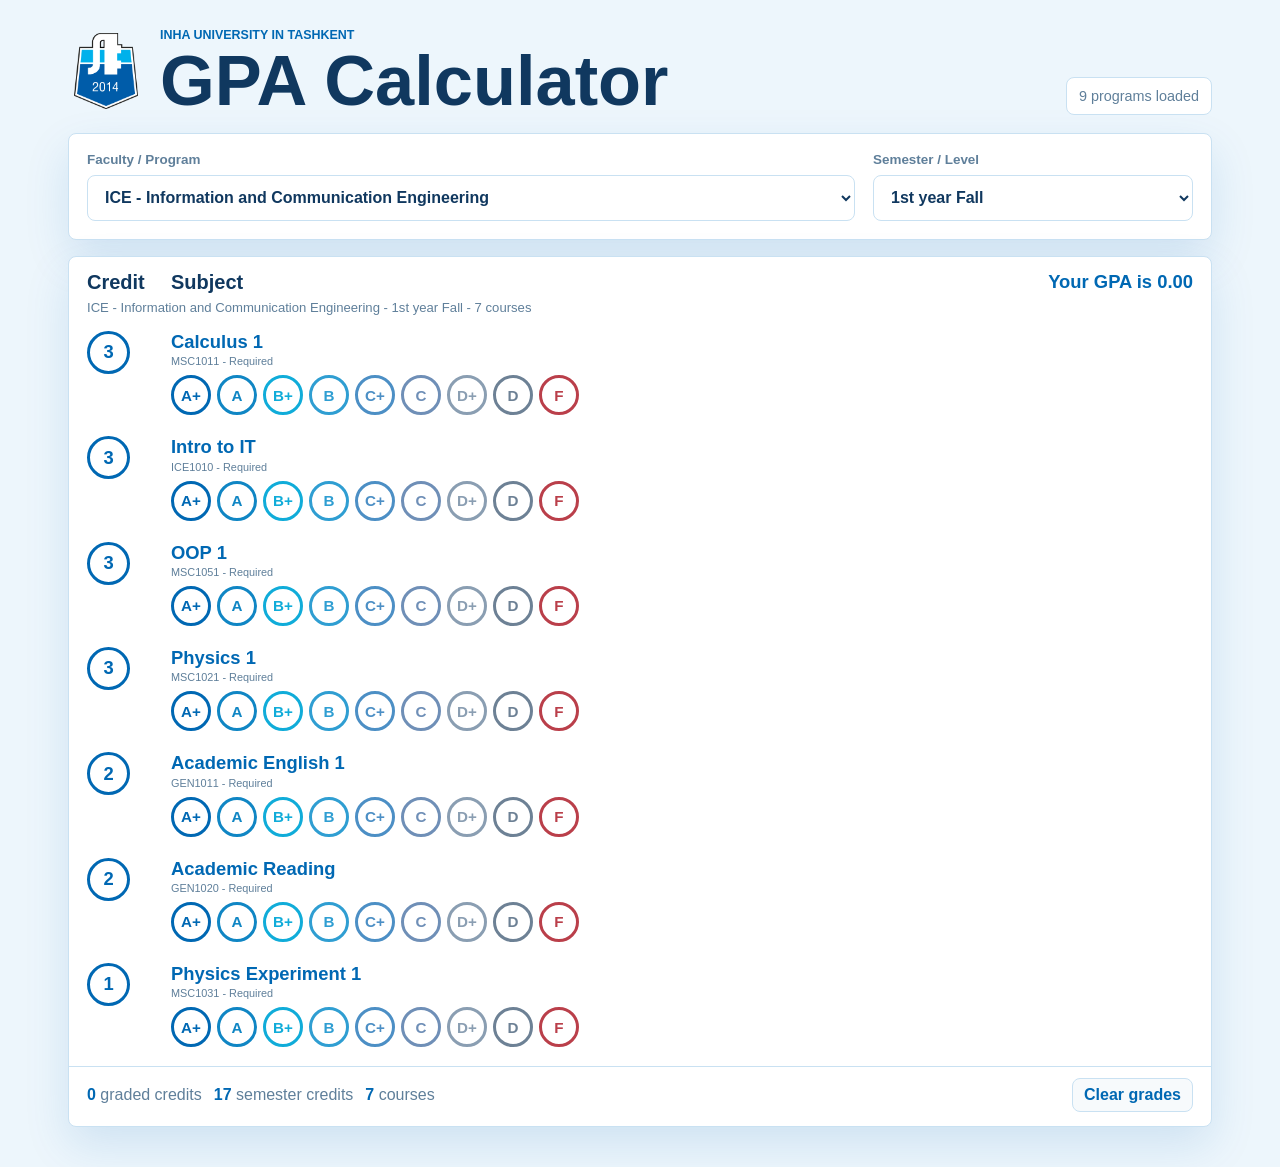
==== index.html @ 2f195f93 "Initial commit" ====
<!DOCTYPE html>
<html lang="en">
<head>
  <meta charset="UTF-8">
  <meta name="viewport" content="width=device-width, initial-scale=1.0">
  <title>INHA GPA Calculator</title>
  <link rel="stylesheet" href="style.css">
</head>
<body>
  <main class="shell">
    <header class="topbar">
      <div class="brand">
        <img src="symbol.png" alt="INHA University in Tashkent logo">
        <div>
          <p class="eyebrow">INHA University in Tashkent</p>
          <h1>GPA Calculator</h1>
        </div>
      </div>
      <div class="status" id="load-status">Loading official curriculum data...</div>
    </header>

    <section class="toolbar" aria-label="Curriculum filters">
      <label class="select-field">
        <span>Faculty / Program</span>
        <select id="program-select"></select>
      </label>

      <label class="select-field">
        <span>Semester / Level</span>
        <select id="semester-select"></select>
      </label>
    </section>

    <section class="calculator-panel">
      <div class="calc-head">
        <div class="calc-columns">
          <span>Credit</span>
          <span>Subject</span>
        </div>
        <div class="gpa-readout">Your GPA is <strong id="gpa-value">0.00</strong></div>
      </div>

      <p class="calc-note" id="panel-note">Select a program and semester to start.</p>
      <div class="course-list" id="course-body"></div>
      <div class="calc-footer">
        <span><strong id="graded-credits">0</strong> graded credits</span>
        <span><strong id="semester-credits">0</strong> semester credits</span>
        <span><strong id="course-count">0</strong> courses</span>
        <button type="button" id="clear-grades">Clear grades</button>
      </div>
    </section>
  </main>

  <script src="script.js"></script>
</body>
</html>
---- style.css ----
:root {
  color-scheme: light;
  --bg: #edf6fc;
  --panel: #ffffff;
  --ink: #252525;
  --text: #10385f;
  --muted: #5f7f9a;
  --line: #c9e1f2;
  --blue: #0068b3;
  --blue-light: #10acd9;
  --shadow: 0 18px 45px rgba(0, 104, 179, 0.13);
}

* {
  box-sizing: border-box;
}

body {
  margin: 0;
  min-height: 100vh;
  font-family: Arial, Helvetica, sans-serif;
  color: var(--text);
  background: var(--bg);
}

button,
select {
  font: inherit;
}

.shell {
  width: min(100%, 1180px);
  margin: 0 auto;
  padding: 28px 18px 40px;
}

.topbar {
  display: flex;
  align-items: flex-end;
  justify-content: space-between;
  gap: 18px;
  margin-bottom: 18px;
}

.brand {
  display: flex;
  align-items: center;
  gap: 16px;
  min-width: 0;
}

.brand img {
  width: 76px;
  height: 76px;
  object-fit: contain;
  flex: 0 0 auto;
}

.eyebrow {
  margin: 0 0 6px;
  color: var(--blue);
  font-size: 0.78rem;
  font-weight: 800;
  text-transform: uppercase;
}

h1,
p {
  margin: 0;
}

h1 {
  font-size: clamp(2.2rem, 7vw, 4.4rem);
  line-height: 0.95;
}

.status {
  min-height: 38px;
  display: flex;
  align-items: center;
  justify-content: center;
  border: 1px solid var(--line);
  border-radius: 8px;
  padding: 0 12px;
  background: var(--panel);
  color: var(--muted);
  font-size: 0.9rem;
}

.toolbar {
  display: grid;
  grid-template-columns: 1fr minmax(220px, 320px);
  gap: 18px;
  align-items: end;
  padding: 18px;
  margin-bottom: 16px;
  border: 1px solid var(--line);
  border-radius: 8px;
  background: var(--panel);
  box-shadow: var(--shadow);
}

.select-field {
  display: grid;
  gap: 8px;
}

.select-field span {
  color: var(--muted);
  font-size: 0.84rem;
  font-weight: 800;
}

select {
  width: 100%;
  min-height: 46px;
  border: 1px solid var(--line);
  border-radius: 8px;
  padding: 0 13px;
  background: #ffffff;
  color: var(--text);
  font-weight: 700;
}

button:focus,
select:focus {
  outline: 3px solid rgba(16, 172, 217, 0.22);
  outline-offset: 2px;
}

.calculator-panel {
  overflow: hidden;
  border-radius: 8px;
  border: 1px solid var(--line);
  background: var(--panel);
  color: var(--text);
  box-shadow: var(--shadow);
}

.calc-head {
  display: flex;
  align-items: flex-start;
  justify-content: space-between;
  gap: 22px;
  padding: 14px 18px 6px;
}

.calc-columns {
  display: grid;
  grid-template-columns: 66px 1fr;
  gap: 18px;
  color: var(--text);
  font-size: clamp(0.9rem, 2.5vw, 1.25rem);
  font-weight: 800;
  letter-spacing: 0;
}

.gpa-readout {
  color: var(--blue);
  font-size: clamp(0.85rem, 2.5vw, 1.15rem);
  font-weight: 800;
  letter-spacing: 0;
  text-align: right;
  white-space: nowrap;
}

.gpa-readout strong {
  font: inherit;
}

.calc-note {
  padding: 0 18px 8px;
  color: var(--muted);
  font-size: 0.82rem;
}

.course-list {
  display: grid;
  gap: 5px;
  padding: 0 18px 11px;
}

.course-row {
  display: grid;
  grid-template-columns: 66px minmax(0, 1fr);
  gap: 18px;
  align-items: start;
  padding: 8px 0;
}

.credit-pill {
  display: grid;
  place-items: center;
  width: 43px;
  height: 43px;
  border: 3px solid var(--blue);
  border-radius: 50%;
  color: var(--blue);
  font-size: 1.15rem;
  font-weight: 800;
  line-height: 1;
}

.subject-block {
  min-width: 0;
}

.course-name {
  overflow-wrap: anywhere;
  color: var(--blue);
  font-size: clamp(0.85rem, 2.5vw, 1.15rem);
  font-weight: 800;
  line-height: 1.16;
  letter-spacing: 0;
}

.course-meta {
  margin-top: 3px;
  color: var(--muted);
  font-size: 0.68rem;
}

.grade-group {
  display: flex;
  flex-wrap: wrap;
  gap: 6px;
  margin-top: 8px;
}

.grade-chip {
  display: inline-grid;
  place-items: center;
  width: 40px;
  height: 40px;
  border: 3px solid var(--grade-color);
  border-radius: 50%;
  background: transparent;
  color: var(--grade-color);
  cursor: pointer;
  font-size: 0.95rem;
  font-weight: 800;
  line-height: 1;
}

.grade-chip:hover,
.grade-chip.selected {
  background: var(--grade-color);
  color: #ffffff;
  box-shadow: 0 0 0 3px rgba(23, 107, 115, 0.1);
}

.grade-aplus {
  --grade-color: #0068b3;
}

.grade-a {
  --grade-color: #1086c4;
}

.grade-bplus {
  --grade-color: #10acd9;
}

.grade-b {
  --grade-color: #2f9ed2;
}

.grade-cplus {
  --grade-color: #4c8fc5;
}

.grade-c {
  --grade-color: #6f8fb7;
}

.grade-dplus {
  --grade-color: #8a9eb2;
}

.grade-d {
  --grade-color: #6d8195;
}

.grade-f {
  --grade-color: #ba3f4a;
}

.calc-footer {
  display: flex;
  flex-wrap: wrap;
  align-items: center;
  gap: 12px;
  padding: 11px 18px 14px;
  color: var(--muted);
  border-top: 1px solid var(--line);
}

.calc-footer strong {
  color: var(--blue);
}

#clear-grades {
  min-height: 34px;
  margin-left: auto;
  border: 1px solid var(--line);
  border-radius: 8px;
  padding: 0 11px;
  background: #f7fafc;
  color: var(--blue);
  cursor: pointer;
  font-weight: 800;
}

#clear-grades:hover {
  background: #edf6fc;
}

.empty-state {
  padding: 34px 0;
  color: var(--muted);
  text-align: center;
}

@media (max-width: 820px) {
  .topbar,
  .calc-head {
    align-items: stretch;
    flex-direction: column;
  }

  .brand img {
    width: 64px;
    height: 64px;
  }

  .toolbar {
    grid-template-columns: 1fr;
  }

  .gpa-readout {
    text-align: left;
  }

  .calc-columns,
  .course-row {
    grid-template-columns: 58px minmax(0, 1fr);
    gap: 11px;
  }

  .credit-pill {
    width: 38px;
    height: 38px;
    font-size: 1rem;
  }

  .grade-chip {
    width: 37px;
    height: 37px;
    font-size: 0.85rem;
  }
}

@media (max-width: 520px) {
  .shell {
    padding: 18px 12px 28px;
  }

  .brand {
    gap: 12px;
  }

  .brand img {
    width: 52px;
    height: 52px;
  }

  .toolbar {
    padding: 14px;
  }

  .calc-head,
  .calc-note,
  .course-list,
  .calc-footer {
    padding-left: 16px;
    padding-right: 16px;
  }

  .calc-columns {
    grid-template-columns: 46px 1fr;
    gap: 11px;
    font-size: 0.9rem;
  }

  .course-row {
    grid-template-columns: 46px minmax(0, 1fr);
    gap: 11px;
  }

  .credit-pill {
    width: 35px;
    height: 35px;
    border-width: 3px;
    font-size: 0.9rem;
  }

  .course-name {
    font-size: 0.85rem;
  }

  .grade-group {
    gap: 7px;
  }

  .grade-chip {
    width: 34px;
    height: 34px;
    border-width: 3px;
    font-size: 0.75rem;
  }

  #clear-grades {
    width: 100%;
    margin-left: 0;
  }
}
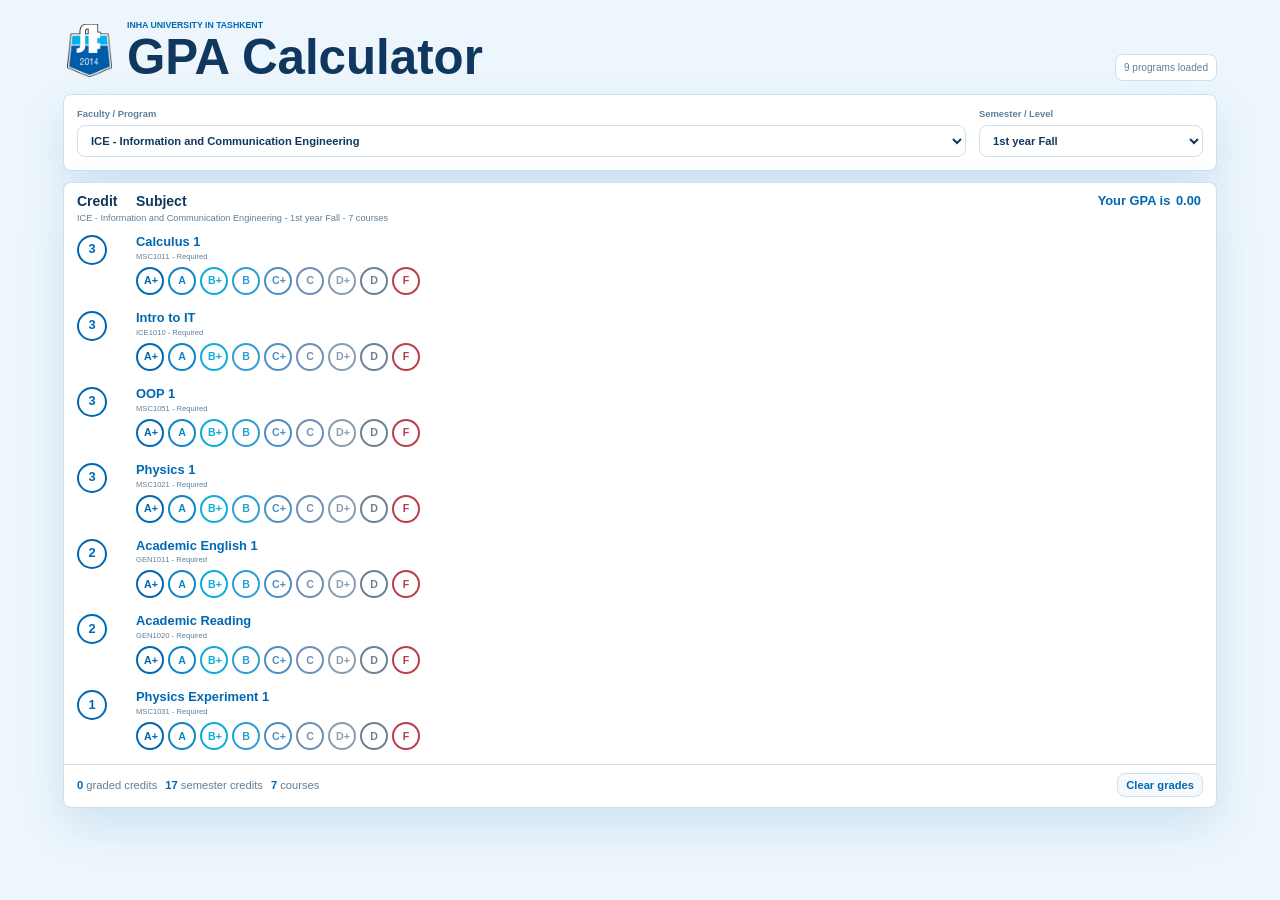
==== commit 45659aeb: "cleaned the code" ====
--- a/index.html
+++ b/index.html
@@ -37,7 +37,7 @@
           <span>Credit</span>
           <span>Subject</span>
         </div>
-        <div class="gpa-readout">Your GPA is <strong id="gpa-value">0.00</strong></div>
+        <div class="gpa-readout" aria-live="polite" aria-atomic="true">Your GPA is <strong id="gpa-value">0.00</strong></div>
       </div>
 
       <p class="calc-note" id="panel-note">Select a program and semester to start.</p>
--- a/style.css
+++ b/style.css
@@ -1,5 +1,6 @@
 :root {
   color-scheme: light;
+  font-size: 70%;
   --bg: #edf6fc;
   --panel: #ffffff;
   --ink: #252525;
@@ -31,33 +32,33 @@
 .shell {
   width: min(100%, 1180px);
   margin: 0 auto;
-  padding: 28px 18px 40px;
+  padding: 20px 13px 28px;
 }
 
 .topbar {
   display: flex;
   align-items: flex-end;
   justify-content: space-between;
-  gap: 18px;
-  margin-bottom: 18px;
+  gap: 13px;
+  margin-bottom: 13px;
 }
 
 .brand {
   display: flex;
   align-items: center;
-  gap: 16px;
+  gap: 11px;
   min-width: 0;
 }
 
 .brand img {
-  width: 76px;
-  height: 76px;
+  width: 53px;
+  height: 53px;
   object-fit: contain;
   flex: 0 0 auto;
 }
 
 .eyebrow {
-  margin: 0 0 6px;
+  margin: 0 0 4px;
   color: var(--blue);
   font-size: 0.78rem;
   font-weight: 800;
@@ -75,13 +76,13 @@
 }
 
 .status {
-  min-height: 38px;
+  min-height: 27px;
   display: flex;
   align-items: center;
   justify-content: center;
   border: 1px solid var(--line);
   border-radius: 8px;
-  padding: 0 12px;
+  padding: 0 8px;
   background: var(--panel);
   color: var(--muted);
   font-size: 0.9rem;
@@ -89,11 +90,11 @@
 
 .toolbar {
   display: grid;
-  grid-template-columns: 1fr minmax(220px, 320px);
-  gap: 18px;
+  grid-template-columns: 1fr minmax(154px, 224px);
+  gap: 13px;
   align-items: end;
-  padding: 18px;
-  margin-bottom: 16px;
+  padding: 13px;
+  margin-bottom: 11px;
   border: 1px solid var(--line);
   border-radius: 8px;
   background: var(--panel);
@@ -102,7 +103,7 @@
 
 .select-field {
   display: grid;
-  gap: 8px;
+  gap: 6px;
 }
 
 .select-field span {
@@ -113,18 +114,19 @@
 
 select {
   width: 100%;
-  min-height: 46px;
-  border: 1px solid var(--line);
-  border-radius: 8px;
-  padding: 0 13px;
+  min-height: 32px;
+  border: 1px solid var(--line);
+  border-radius: 8px;
+  padding: 0 9px;
   background: #ffffff;
   color: var(--text);
   font-weight: 700;
 }
 
 button:focus,
+input:focus,
 select:focus {
-  outline: 3px solid rgba(16, 172, 217, 0.22);
+  outline: 2px solid rgba(16, 172, 217, 0.22);
   outline-offset: 2px;
 }
 
@@ -141,14 +143,14 @@
   display: flex;
   align-items: flex-start;
   justify-content: space-between;
-  gap: 22px;
-  padding: 14px 18px 6px;
+  gap: 15px;
+  padding: 10px 13px 4px;
 }
 
 .calc-columns {
   display: grid;
-  grid-template-columns: 66px 1fr;
-  gap: 18px;
+  grid-template-columns: 46px 1fr;
+  gap: 13px;
   color: var(--text);
   font-size: clamp(0.9rem, 2.5vw, 1.25rem);
   font-weight: 800;
@@ -166,34 +168,72 @@
 
 .gpa-readout strong {
   font: inherit;
+  display: inline-block;
+  border-radius: 6px;
+  padding: 0 2px;
+  transition: all 0.2s ease-in-out;
+}
+
+.gpa-pulse-up {
+  animation: gpa-pulse-up 0.38s ease-in-out;
+}
+
+.gpa-pulse-down {
+  animation: gpa-pulse-down 0.32s ease-in-out;
+}
+
+@keyframes gpa-pulse-up {
+  0%,
+  100% {
+    color: var(--blue);
+    background: transparent;
+  }
+
+  45% {
+    color: #177245;
+    background: rgba(23, 114, 69, 0.08);
+  }
+}
+
+@keyframes gpa-pulse-down {
+  0%,
+  100% {
+    color: var(--blue);
+    background: transparent;
+  }
+
+  45% {
+    color: var(--text);
+    background: rgba(95, 127, 154, 0.08);
+  }
 }
 
 .calc-note {
-  padding: 0 18px 8px;
+  padding: 0 13px 6px;
   color: var(--muted);
   font-size: 0.82rem;
 }
 
 .course-list {
   display: grid;
-  gap: 5px;
-  padding: 0 18px 11px;
+  gap: 4px;
+  padding: 0 13px 8px;
 }
 
 .course-row {
   display: grid;
-  grid-template-columns: 66px minmax(0, 1fr);
-  gap: 18px;
+  grid-template-columns: 46px minmax(0, 1fr);
+  gap: 13px;
   align-items: start;
-  padding: 8px 0;
+  padding: 6px 0;
 }
 
 .credit-pill {
   display: grid;
   place-items: center;
-  width: 43px;
-  height: 43px;
-  border: 3px solid var(--blue);
+  width: 30px;
+  height: 30px;
+  border: 2px solid var(--blue);
   border-radius: 50%;
   color: var(--blue);
   font-size: 1.15rem;
@@ -215,24 +255,35 @@
 }
 
 .course-meta {
-  margin-top: 3px;
+  margin-top: 2px;
   color: var(--muted);
   font-size: 0.68rem;
 }
 
 .grade-group {
   display: flex;
-  flex-wrap: wrap;
-  gap: 6px;
-  margin-top: 8px;
+  flex-direction: row;
+  flex-wrap: nowrap;
+  gap: 4px;
+  margin-top: 6px;
+  max-width: 100%;
+  overflow-x: auto;
+  overscroll-behavior-inline: contain;
+  scrollbar-width: none;
+  -webkit-overflow-scrolling: touch;
+}
+
+.grade-group::-webkit-scrollbar {
+  display: none;
 }
 
 .grade-chip {
+  flex: 0 0 auto;
   display: inline-grid;
   place-items: center;
-  width: 40px;
-  height: 40px;
-  border: 3px solid var(--grade-color);
+  width: 28px;
+  height: 28px;
+  border: 2px solid var(--grade-color);
   border-radius: 50%;
   background: transparent;
   color: var(--grade-color);
@@ -246,7 +297,12 @@
 .grade-chip.selected {
   background: var(--grade-color);
   color: #ffffff;
-  box-shadow: 0 0 0 3px rgba(23, 107, 115, 0.1);
+  box-shadow: 0 0 0 2px rgba(23, 107, 115, 0.1);
+}
+
+.grade-chip:disabled {
+  opacity: 0.36;
+  cursor: not-allowed;
 }
 
 .grade-aplus {
@@ -285,12 +341,99 @@
   --grade-color: #ba3f4a;
 }
 
+.custom-course-row {
+  border-top: 1px solid rgba(201, 225, 242, 0.7);
+  padding-top: 8px;
+}
+
+.custom-credit {
+  border-style: dashed;
+}
+
+.custom-name-input {
+  min-height: 27px;
+  border: 1px solid var(--line);
+  border-radius: 8px;
+  background: #ffffff;
+  color: var(--text);
+  font: inherit;
+}
+
+.custom-name-input {
+  width: min(100%, 252px);
+  padding: 0 8px;
+  color: var(--blue);
+  font-weight: 800;
+}
+
+.course-search-results {
+  display: grid;
+  gap: 3px;
+  width: min(100%, 294px);
+  margin-top: 4px;
+}
+
+.course-search-option {
+  display: grid;
+  gap: 2px;
+  width: 100%;
+  border: 1px solid var(--line);
+  border-radius: 8px;
+  padding: 5px 6px;
+  background: #ffffff;
+  color: var(--text);
+  cursor: pointer;
+  text-align: left;
+}
+
+.course-search-option:hover {
+  border-color: var(--blue-light);
+  background: #f7fafc;
+}
+
+.course-search-option span {
+  color: var(--blue);
+  font-size: 0.84rem;
+  font-weight: 800;
+}
+
+.course-search-option small {
+  color: var(--muted);
+  font-size: 0.68rem;
+}
+
+.custom-course-meta {
+  display: flex;
+  align-items: center;
+  gap: 6px;
+  margin-top: 5px;
+  color: var(--muted);
+  font-size: 0.72rem;
+  font-weight: 800;
+}
+
+.add-course-button {
+  justify-self: start;
+  min-height: 24px;
+  border: 1px dashed var(--line);
+  border-radius: 8px;
+  padding: 0 8px;
+  background: transparent;
+  color: var(--blue);
+  cursor: pointer;
+  font-weight: 800;
+}
+
+.add-course-button:hover {
+  background: #f7fafc;
+}
+
 .calc-footer {
   display: flex;
   flex-wrap: wrap;
   align-items: center;
-  gap: 12px;
-  padding: 11px 18px 14px;
+  gap: 8px;
+  padding: 8px 13px 10px;
   color: var(--muted);
   border-top: 1px solid var(--line);
 }
@@ -300,11 +443,11 @@
 }
 
 #clear-grades {
-  min-height: 34px;
+  min-height: 24px;
   margin-left: auto;
   border: 1px solid var(--line);
   border-radius: 8px;
-  padding: 0 11px;
+  padding: 0 8px;
   background: #f7fafc;
   color: var(--blue);
   cursor: pointer;
@@ -316,7 +459,7 @@
 }
 
 .empty-state {
-  padding: 34px 0;
+  padding: 24px 0;
   color: var(--muted);
   text-align: center;
 }
@@ -329,8 +472,8 @@
   }
 
   .brand img {
-    width: 64px;
-    height: 64px;
+    width: 45px;
+    height: 45px;
   }
 
   .toolbar {
@@ -343,64 +486,69 @@
 
   .calc-columns,
   .course-row {
-    grid-template-columns: 58px minmax(0, 1fr);
-    gap: 11px;
+    grid-template-columns: 36px minmax(0, 1fr);
+    gap: 7px;
   }
 
   .credit-pill {
-    width: 38px;
-    height: 38px;
+    width: 27px;
+    height: 27px;
     font-size: 1rem;
   }
 
   .grade-chip {
-    width: 37px;
-    height: 37px;
-    font-size: 0.85rem;
+    width: 28px;
+    height: 28px;
+    font-size: 0.78rem;
   }
 }
 
 @media (max-width: 520px) {
   .shell {
-    padding: 18px 12px 28px;
+    padding: 13px 8px 20px;
   }
 
   .brand {
-    gap: 12px;
+    gap: 8px;
   }
 
   .brand img {
-    width: 52px;
-    height: 52px;
+    width: 36px;
+    height: 36px;
   }
 
   .toolbar {
-    padding: 14px;
+    padding: 10px;
   }
 
   .calc-head,
   .calc-note,
   .course-list,
   .calc-footer {
-    padding-left: 16px;
-    padding-right: 16px;
+    padding-left: 11px;
+    padding-right: 11px;
+  }
+
+  .course-list {
+    gap: 2px;
   }
 
   .calc-columns {
-    grid-template-columns: 46px 1fr;
-    gap: 11px;
+    grid-template-columns: 32px 1fr;
+    gap: 8px;
     font-size: 0.9rem;
   }
 
   .course-row {
-    grid-template-columns: 46px minmax(0, 1fr);
-    gap: 11px;
+    grid-template-columns: 29px minmax(0, 1fr);
+    gap: 5px;
+    padding: 4px 0;
   }
 
   .credit-pill {
-    width: 35px;
-    height: 35px;
-    border-width: 3px;
+    width: 25px;
+    height: 25px;
+    border-width: 2px;
     font-size: 0.9rem;
   }
 
@@ -409,13 +557,14 @@
   }
 
   .grade-group {
-    gap: 7px;
+    gap: 4px;
+    margin-top: 4px;
   }
 
   .grade-chip {
-    width: 34px;
-    height: 34px;
-    border-width: 3px;
+    width: 28px;
+    height: 28px;
+    border-width: 2px;
     font-size: 0.75rem;
   }
 
